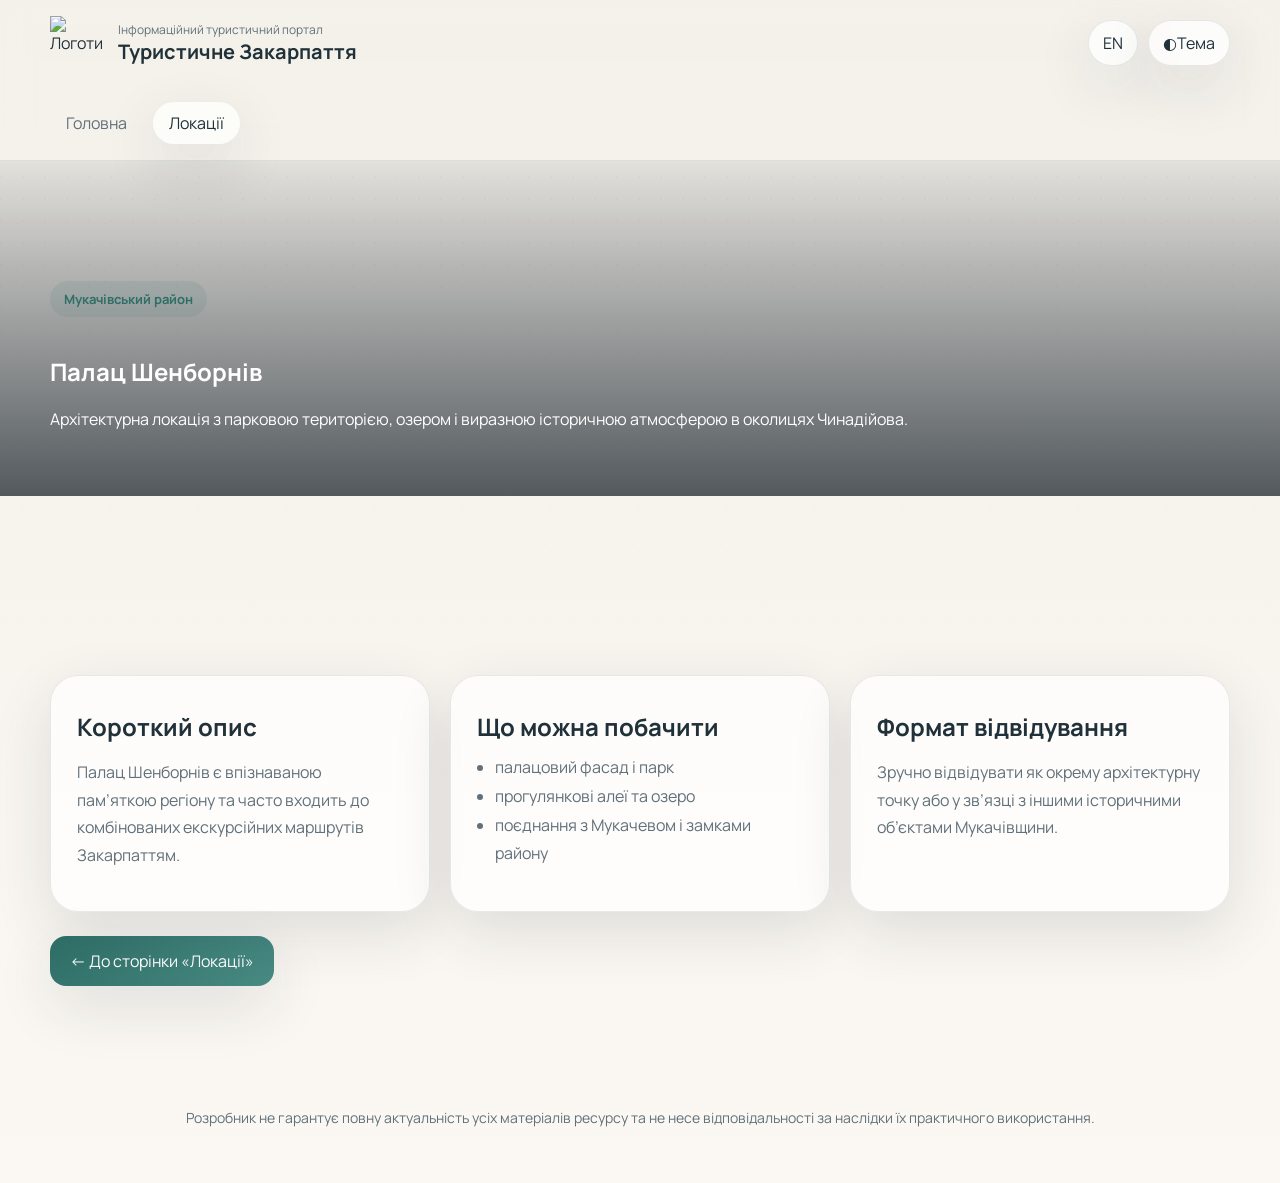
==== location-schonborn.html @ 4e36bd84 "init" ====
<!DOCTYPE html><html lang="uk" data-theme="light"><head><meta charset="UTF-8"><meta name="viewport" content="width=device-width, initial-scale=1.0"><title>Палац Шенборнів</title><link rel="preconnect" href="https://fonts.googleapis.com"><link rel="preconnect" href="https://fonts.gstatic.com" crossorigin><link href="https://fonts.googleapis.com/css2?family=Manrope:wght@400;500;600;700;800&display=swap" rel="stylesheet"><link rel="stylesheet" href="style.css"></head><body><div class="page-noise"></div><header class="site-header site-header--compact"><div class="container header-row"><a class="brand" href="index.html"><img src="assets/icons/logo-zakarpattia.svg" alt="Логотип" class="brand__logo"><div><span class="brand__eyebrow" data-i18n="brandEyebrow">Інформаційний туристичний портал</span><strong class="brand__title" data-i18n="brandTitle">Туристичне Закарпаття</strong></div></a><div class="top-controls"><button class="control-btn" id="langToggle" type="button">EN</button><button class="control-btn" id="themeToggle" type="button"><span>◐</span><span data-i18n="themeBtn">Тема</span></button></div></div><div class="container nav-shell"><nav class="site-nav"><a href="index.html" data-i18n="navHome">Головна</a><a href="locations.html" class="is-active" data-i18n="navLocations">Локації</a></nav></div></header><main><section class="detail-hero" style="background-image:url('https://upload.wikimedia.org/wikipedia/commons/2/2f/Sch%C3%B6nborn_Palace%2C_Karpaty.jpg');"><div class="detail-hero__shade"><div class="container reveal"><span class="section-badge">Мукачівський район</span><h1>Палац Шенборнів</h1><p>Архітектурна локація з парковою територією, озером і виразною історичною атмосферою в околицях Чинадійова.</p></div></div></section><section class="section"><div class="container detail-grid"><article class="detail-card reveal"><h2>Короткий опис</h2><p>Палац Шенборнів є впізнаваною пам’яткою регіону та часто входить до комбінованих екскурсійних маршрутів Закарпаттям.</p></article><article class="detail-card reveal reveal-delay-1"><h2>Що можна побачити</h2><ul class="detail-list"><li>палацовий фасад і парк</li><li>прогулянкові алеї та озеро</li><li>поєднання з Мукачевом і замками району</li></ul></article><article class="detail-card reveal reveal-delay-2"><h2>Формат відвідування</h2><p>Зручно відвідувати як окрему архітектурну точку або у зв’язці з іншими історичними об’єктами Мукачівщини.</p></article></div><div class="container back-wrap"><a class="btn btn--primary" href="locations.html">← До сторінки «Локації»</a></div></section></main><footer class="site-footer"><div class="container"><p data-i18n="footerText">Розробник не гарантує повну актуальність усіх матеріалів ресурсу та не несе відповідальності за наслідки їх практичного використання.</p></div></footer><script src="script.js"></script></body></html>
---- style.css ----
:root{
  --bg:#f4f1eb;
  --bg-soft:#fbf8f3;
  --surface:rgba(255,255,255,.72);
  --surface-strong:#ffffff;
  --text:#21313a;
  --muted:#61707a;
  --line:rgba(33,49,58,.1);
  --accent:#2f6f67;
  --accent-2:#bd8b5a;
  --shadow:0 20px 60px rgba(25,40,48,.12);
}

html[data-theme="dark"]{
  --bg:#142028;
  --bg-soft:#1a2a33;
  --surface:rgba(29,43,53,.8);
  --surface-strong:#243846;
  --text:#edf2f5;
  --muted:#b2c0c8;
  --line:rgba(237,242,245,.1);
  --accent:#83b7a9;
  --accent-2:#d4a577;
  --shadow:0 22px 65px rgba(0,0,0,.28);
}

*{
box-sizing:border-box
}
html{
scroll-behavior:smooth
}
body{
margin:0;
font-family:"Manrope",system-ui,sans-serif;
background:linear-gradient(180deg,var(--bg),var(--bg-soft));
color:var(--text)
}

a{
text-decoration:none;
color:inherit
}
img{
max-width:100%;
display:block
}

.container{
width:min(1180px,calc(100% - 32px));
margin:0 auto
}

.page-noise{
position:fixed;
inset:0;
pointer-events:none;
opacity:.12;
background-image:radial-gradient(circle at 1px 1px, rgba(0,0,0,.22) 1px, transparent 0);
background-size:22px 22px;
mask-image:linear-gradient(180deg,#000,transparent)
}

.site-header{
position:sticky;
top:0;
z-index:30;
background:rgba(244,241,235,.65);
backdrop-filter:blur(14px);
border-bottom:1px solid var(--line)
}

html[data-theme="dark"] .site-header{
background:rgba(20,32,40,.72)
}

.header-row,.nav-shell{
display:flex;
align-items:center;
justify-content:space-between;
gap:18px;
padding:16px 0
}

.brand{
display:flex;
align-items:center;
gap:14px
}

.brand__logo{
width:54px;
height:54px
}

.brand__eyebrow{
display:block;
font-size:12px;
color:var(--muted)
}

.brand__title{
font-size:20px
}

.top-controls{
display:flex;
align-items:center;
gap:10px
}

.control-btn,.menu-btn,.btn{
border:none;
cursor:pointer;
font:inherit
}

.control-btn,.menu-btn{
background:var(--surface);
border:1px solid var(--line);
color:var(--text);
padding:11px 14px;
border-radius:999px;
box-shadow:var(--shadow)
}

.menu-btn{
display:none;
width:50px;
height:50px;
padding:0;
justify-content:center;
align-items:center;
flex-direction:column;
gap:4px
}
.menu-btn span{
display:block;
width:19px;
height:2px;
background:currentColor;
border-radius:10px
}

.site-nav{
display:flex;
gap:10px;
flex-wrap:wrap
}
.site-nav a{
padding:10px 16px;
border-radius:999px;
color:var(--muted);
transition:.25s
}
.site-nav a:hover,.site-nav a.is-active{
background:var(--surface);
color:var(--text);
box-shadow:var(--shadow)
}

.section{
padding:84px 0
}
.section--compact{
padding:68px 0 34px
}
.section-badge{
display:inline-flex;
padding:9px 14px;
border-radius:999px;
background:rgba(47,111,103,.1);
color:var(--accent);
font-size:13px;
font-weight:700;
margin-bottom:18px
}
.section-head{
display:flex;
justify-content:space-between;
align-items:end;
gap:18px;
margin-bottom:28px
}
.section-head h2,.hero-copy h1,.inner-hero h1{
margin:0;
font-size:clamp(32px,5vw,58px);
line-height:1.05;
max-width:780px
}
.section-head p,.hero-copy p,.inner-hero p,.detail-card p,.fact-card p{
color:var(--muted);
line-height:1.72
}

.hero{
padding:46px 0 64px
}
.hero-layout{
display:grid;
grid-template-columns:1.05fr .95fr;
gap:34px;
align-items:center
}
.hero-copy p{
max-width:640px;
font-size:17px
}
.hero-actions,.hero-metrics{
display:flex;
flex-wrap:wrap;
gap:14px;
margin-top:26px
}
.btn{
display:inline-flex;
align-items:center;
justify-content:center;
padding:14px 20px;
border-radius:16px;
transition:.25s
}
.btn--primary{
background:linear-gradient(135deg,var(--accent),#488b83);
color:#fff;
box-shadow:var(--shadow)
}
.btn--ghost{
background:var(--surface);
border:1px solid var(--line);
color:var(--text)
}
.btn:hover{
transform:translateY(-2px)
}

.hero-metrics article{
min-width:150px;
padding:16px 18px;
background:var(--surface);
border:1px solid var(--line);
border-radius:20px;
box-shadow:var(--shadow)
}
.hero-metrics strong{
display:block;
font-size:22px
}
.hero-metrics span{
font-size:14px;
color:var(--muted)
}

.hero-gallery{
display:grid;
grid-template-columns:1fr 200px;
gap:18px;
align-items:end
}
.gallery-card,.scenic-card,.detail-hero{
background-size:cover;
background-position:center
}
.gallery-card--large{
position:relative;
min-height:470px;
border-radius:34px;
overflow:hidden;
box-shadow:var(--shadow)
}
.gallery-card--large::before,.scenic-card::before,.detail-hero__shade{
content:"";
position:absolute;
inset:0;
background:linear-gradient(180deg,rgba(19,29,37,.08),rgba(19,29,37,.72))
}
.gallery-card__content,.scenic-card__overlay{
position:absolute;
left:22px;
right:22px;
bottom:22px;
color:#fff;
z-index:1
}
.gallery-card__content span,.scenic-card__overlay span{
display:inline-block;
padding:8px 12px;
background:rgba(255,255,255,.18);
border:1px solid rgba(255,255,255,.2);
border-radius:999px;
backdrop-filter:blur(8px);
margin-bottom:12px
}
.gallery-card__content strong,.scenic-card__overlay strong{
display:block;
font-size:28px;
line-height:1.18;
max-width:420px
}

.gallery-stack{
display:grid;
gap:12px;
padding:18px;
background:var(--surface);
border:1px solid var(--line);
border-radius:28px;
box-shadow:var(--shadow)
}
.gallery-chip{
display:flex;
align-items:center;
min-height:56px;
padding:0 16px;
background:rgba(255,255,255,.58);
border:1px solid rgba(255,255,255,.5);
border-radius:18px;
font-weight:700;
color:#42515a;
transition:.25s
}
.gallery-chip:hover{
transform:translateX(4px);
background:#fff
}

.page-cards,.facts-grid,.scenic-grid,.detail-grid{
display:grid;
grid-template-columns:repeat(3,1fr);
gap:20px
}
.page-card,.fact-card,.detail-card{
padding:26px;
background:var(--surface);
border:1px solid var(--line);
border-radius:28px;
box-shadow:var(--shadow)
}
.page-card h3,.detail-card h2{
margin:8px 0 10px
}
.page-card__tag{
display:inline-block;
color:var(--accent);
font-size:13px;
font-weight:800;
text-transform:uppercase;
letter-spacing:.08em
}

.scenic-grid{
grid-template-columns:1fr 1fr 1fr
}
.scenic-card{
position:relative;
min-height:320px;
border-radius:28px;
overflow:hidden;
box-shadow:var(--shadow)
}

.search-panel{
padding:0 0 18px
}
.search-panel--inner{
padding-bottom:24px
}
.filters{
display:grid;
grid-template-columns:repeat(3,1fr);
gap:16px;
padding:22px;
background:var(--surface);
border:1px solid var(--line);
border-radius:28px;
box-shadow:var(--shadow)
}
.filters label{
display:grid;
gap:8px;
font-weight:700
}
.filters span{
font-size:14px
}
.filters select,.filters input{
width:100%;
height:54px;
padding:0 16px;
border-radius:16px;
border:1px solid var(--line);
background:var(--surface-strong);
color:var(--text);
font:inherit
}

.routes--inner{
padding-top:12px
}
.cards-grid{
display:grid;
grid-template-columns:repeat(2,1fr);
gap:22px
}
.route-card{
display:block;
background:var(--surface);
border:1px solid var(--line);
border-radius:28px;
overflow:hidden;
box-shadow:var(--shadow);
transition:.3s
}
.route-card:hover{
transform:translateY(-6px)
}
.route-card__media{
height:280px;
background-size:cover;
background-position:center
}
.route-card__body{
padding:22px
}
.route-card__meta{
display:flex;
justify-content:space-between;
gap:12px;
flex-wrap:wrap;
color:var(--muted);
font-size:14px;
margin-bottom:10px
}
.route-card h3{
margin:0 0 10px;
font-size:28px
}
.route-card p{
margin:0;
color:var(--muted);
line-height:1.68
}

.inner-hero{
padding:60px 0 24px
}
.inner-hero__wrap{
padding:28px 0 8px
}
.empty-state{
text-align:center;
color:var(--muted);
padding:12px 0 0
}

.map-shell{
background:var(--surface);
border:1px solid var(--line);
border-radius:30px;
padding:18px;
box-shadow:var(--shadow)
}
#mainMap{
height:520px;
border-radius:22px;
overflow:hidden
}

.detail-hero{
position:relative;
min-height:420px
}
.detail-hero__shade{
display:flex;
align-items:end;
position:relative
}
.detail-hero .container{
position:relative;
z-index:1;
padding:120px 0 50px;
color:#fff
}
.detail-grid{
margin-top:10px
}
.detail-list{
margin:0;
padding-left:18px;
color:var(--muted);
line-height:1.8
}
.back-wrap{
padding-top:24px
}

.site-footer{
padding:24px 0 42px;
color:var(--muted);
font-size:14px;
text-align:center
}

.preloader{
position:fixed;
inset:0;
background:linear-gradient(180deg,var(--bg),var(--bg-soft));
display:grid;
place-items:center;
z-index:99;
transition:.45s
}
.preloader.is-hidden{
opacity:0;
visibility:hidden
}
.preloader__inner{
text-align:center
}
.preloader__mark{
width:52px;
height:52px;
margin:0 auto 12px;
border-radius:50%;
border:3px solid rgba(47,111,103,.18);
border-top-color:var(--accent);
animation:spin 1s linear infinite
}

.reveal{
opacity:0;
transform:translateY(28px);
transition:opacity .7s ease, transform .7s ease
}
.reveal.is-visible{
opacity:1;
transform:translateY(0)
}
.reveal-delay-1{
transition-delay:.12s
}
.reveal-delay-2{
transition-delay:.24s
}
.floating-card{
animation:float 8s ease-in-out infinite
}

@keyframes spin{
  to{
  transform:rotate(360deg)
  }

  }
   @keyframes float{
  50%{
  transform:translateY(-8px)
  }

}

@media (max-width: 980px){
  .hero-layout,.hero-gallery,.page-cards,.facts-grid,.scenic-grid,.detail-grid,.filters,.cards-grid{
  grid-template-columns:1fr
  }
  .site-nav{
  display:none;
  position:absolute;
  left:16px;
  right:16px;
  top:100%;
  padding:14px;
  background:var(--surface-strong);
  border:1px solid var(--line);
  border-radius:24px;
  box-shadow:var(--shadow)
  }
  .site-nav.is-open{
  display:grid
  }
  .menu-btn{
  display:flex
  }
  .section-head{
  display:block
  }
  .gallery-card--large{
  min-height:360px
  }
  .route-card__media{
  height:220px
  }
  .header-row,.nav-shell{
  padding:12px 0
  }
}

@media (max-width: 640px){
  .container{
  width:min(100% - 20px,1180px)
  }
  .brand__title{
  font-size:17px
  }
  .brand__eyebrow{
  font-size:11px
  }
  .control-btn{
  padding:10px 12px
  }
  .hero{
  padding-top:24px
  }
  .hero-copy h1,.section-head h2,.inner-hero h1{
  font-size:clamp(30px,9vw,42px)
  }
  .gallery-card__content strong,.scenic-card__overlay strong,.route-card h3{
  font-size:22px
  }
  #mainMap{
  height:380px
  }
}
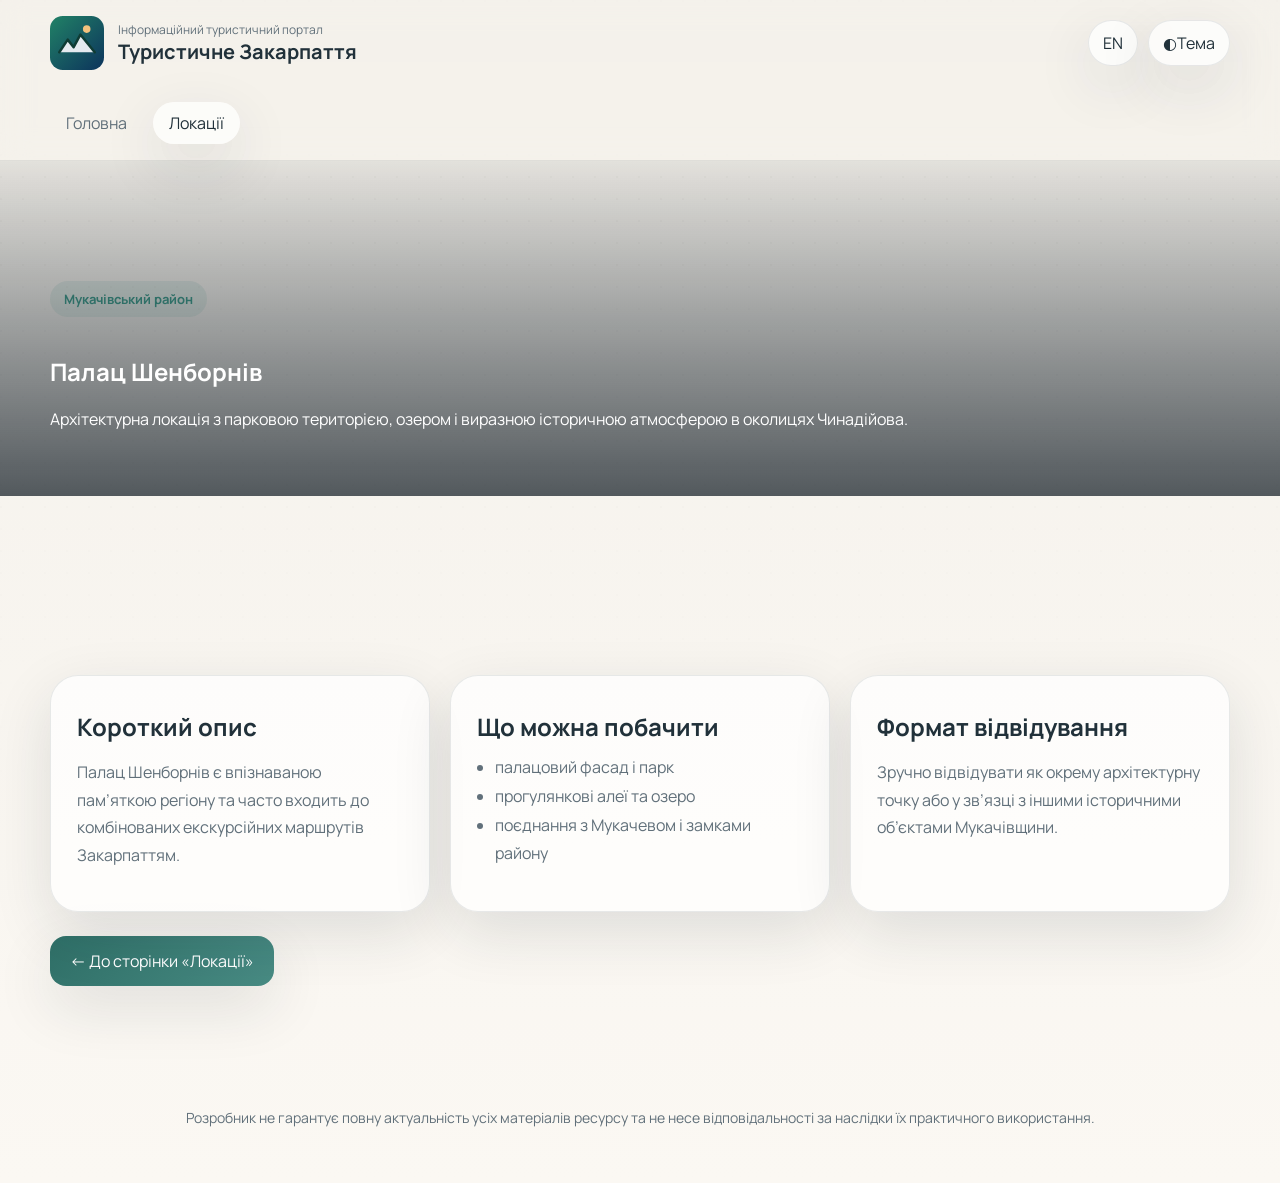
==== commit afd9c675: "Update location-schonborn.html" ====
--- a/location-schonborn.html
+++ b/location-schonborn.html
@@ -1 +1 @@
-<!DOCTYPE html><html lang="uk" data-theme="light"><head><meta charset="UTF-8"><meta name="viewport" content="width=device-width, initial-scale=1.0"><title>Палац Шенборнів</title><link rel="preconnect" href="https://fonts.googleapis.com"><link rel="preconnect" href="https://fonts.gstatic.com" crossorigin><link href="https://fonts.googleapis.com/css2?family=Manrope:wght@400;500;600;700;800&display=swap" rel="stylesheet"><link rel="stylesheet" href="style.css"></head><body><div class="page-noise"></div><header class="site-header site-header--compact"><div class="container header-row"><a class="brand" href="index.html"><img src="assets/icons/logo-zakarpattia.svg" alt="Логотип" class="brand__logo"><div><span class="brand__eyebrow" data-i18n="brandEyebrow">Інформаційний туристичний портал</span><strong class="brand__title" data-i18n="brandTitle">Туристичне Закарпаття</strong></div></a><div class="top-controls"><button class="control-btn" id="langToggle" type="button">EN</button><button class="control-btn" id="themeToggle" type="button"><span>◐</span><span data-i18n="themeBtn">Тема</span></button></div></div><div class="container nav-shell"><nav class="site-nav"><a href="index.html" data-i18n="navHome">Головна</a><a href="locations.html" class="is-active" data-i18n="navLocations">Локації</a></nav></div></header><main><section class="detail-hero" style="background-image:url('https://upload.wikimedia.org/wikipedia/commons/2/2f/Sch%C3%B6nborn_Palace%2C_Karpaty.jpg');"><div class="detail-hero__shade"><div class="container reveal"><span class="section-badge">Мукачівський район</span><h1>Палац Шенборнів</h1><p>Архітектурна локація з парковою територією, озером і виразною історичною атмосферою в околицях Чинадійова.</p></div></div></section><section class="section"><div class="container detail-grid"><article class="detail-card reveal"><h2>Короткий опис</h2><p>Палац Шенборнів є впізнаваною пам’яткою регіону та часто входить до комбінованих екскурсійних маршрутів Закарпаттям.</p></article><article class="detail-card reveal reveal-delay-1"><h2>Що можна побачити</h2><ul class="detail-list"><li>палацовий фасад і парк</li><li>прогулянкові алеї та озеро</li><li>поєднання з Мукачевом і замками району</li></ul></article><article class="detail-card reveal reveal-delay-2"><h2>Формат відвідування</h2><p>Зручно відвідувати як окрему архітектурну точку або у зв’язці з іншими історичними об’єктами Мукачівщини.</p></article></div><div class="container back-wrap"><a class="btn btn--primary" href="locations.html">← До сторінки «Локації»</a></div></section></main><footer class="site-footer"><div class="container"><p data-i18n="footerText">Розробник не гарантує повну актуальність усіх матеріалів ресурсу та не несе відповідальності за наслідки їх практичного використання.</p></div></footer><script src="script.js"></script></body></html>+<!DOCTYPE html><html lang="uk" data-theme="light"><head><meta charset="UTF-8"><meta name="viewport" content="width=device-width, initial-scale=1.0"><title>Палац Шенборнів</title><link rel="preconnect" href="https://fonts.googleapis.com"><link rel="preconnect" href="https://fonts.gstatic.com" crossorigin><link href="https://fonts.googleapis.com/css2?family=Manrope:wght@400;500;600;700;800&display=swap" rel="stylesheet"><link rel="stylesheet" href="style.css"></head><body><div class="page-noise"></div><header class="site-header site-header--compact"><div class="container header-row"><a class="brand" href="index.html"><img src="assets/icons/logo-zakarpattia.svg" alt="Логотип" class="brand__logo"><div><span class="brand__eyebrow" data-i18n="brandEyebrow">Інформаційний туристичний портал</span><strong class="brand__title" data-i18n="brandTitle">Туристичне Закарпаття</strong></div></a><div class="top-controls"><button class="control-btn" id="langToggle" type="button">EN</button><button class="control-btn" id="themeToggle" type="button"><span>◐</span><span data-i18n="themeBtn">Тема</span></button></div></div><div class="container nav-shell"><nav class="site-nav"><a href="index.html" data-i18n="navHome">Головна</a><a href="locations.html" class="is-active" data-i18n="navLocations">Локації</a></nav></div></header><main><section class="detail-hero" style="background-image:url('https://upload.wikimedia.org/wikipedia/commons/6/63/21-227-0002_Karpaty_Palace_RB.jpg');"><div class="detail-hero__shade"><div class="container reveal"><span class="section-badge">Мукачівський район</span><h1>Палац Шенборнів</h1><p>Архітектурна локація з парковою територією, озером і виразною історичною атмосферою в околицях Чинадійова.</p></div></div></section><section class="section"><div class="container detail-grid"><article class="detail-card reveal"><h2>Короткий опис</h2><p>Палац Шенборнів є впізнаваною пам’яткою регіону та часто входить до комбінованих екскурсійних маршрутів Закарпаттям.</p></article><article class="detail-card reveal reveal-delay-1"><h2>Що можна побачити</h2><ul class="detail-list"><li>палацовий фасад і парк</li><li>прогулянкові алеї та озеро</li><li>поєднання з Мукачевом і замками району</li></ul></article><article class="detail-card reveal reveal-delay-2"><h2>Формат відвідування</h2><p>Зручно відвідувати як окрему архітектурну точку або у зв’язці з іншими історичними об’єктами Мукачівщини.</p></article></div><div class="container back-wrap"><a class="btn btn--primary" href="locations.html">← До сторінки «Локації»</a></div></section></main><footer class="site-footer"><div class="container"><p data-i18n="footerText">Розробник не гарантує повну актуальність усіх матеріалів ресурсу та не несе відповідальності за наслідки їх практичного використання.</p></div></footer><script src="script.js"></script></body></html>
--- a/style.css
+++ b/style.css
@@ -25,30 +25,30 @@
 }
 
 *{
-box-sizing:border-box
+box-sizing:border-box;
 }
 html{
-scroll-behavior:smooth
+scroll-behavior:smooth;
 }
 body{
 margin:0;
 font-family:"Manrope",system-ui,sans-serif;
 background:linear-gradient(180deg,var(--bg),var(--bg-soft));
-color:var(--text)
+color:var(--text);
 }
 
 a{
 text-decoration:none;
-color:inherit
+color:inherit;
 }
 img{
 max-width:100%;
-display:block
+display:block;
 }
 
 .container{
 width:min(1180px,calc(100% - 32px));
-margin:0 auto
+margin:0 auto;
 }
 
 .page-noise{
@@ -58,7 +58,7 @@
 opacity:.12;
 background-image:radial-gradient(circle at 1px 1px, rgba(0,0,0,.22) 1px, transparent 0);
 background-size:22px 22px;
-mask-image:linear-gradient(180deg,#000,transparent)
+mask-image:linear-gradient(180deg,#000,transparent);
 }
 
 .site-header{
@@ -67,11 +67,11 @@
 z-index:30;
 background:rgba(244,241,235,.65);
 backdrop-filter:blur(14px);
-border-bottom:1px solid var(--line)
+border-bottom:1px solid var(--line);
 }
 
 html[data-theme="dark"] .site-header{
-background:rgba(20,32,40,.72)
+background:rgba(20,32,40,.72);
 }
 
 .header-row,.nav-shell{
@@ -79,40 +79,40 @@
 align-items:center;
 justify-content:space-between;
 gap:18px;
-padding:16px 0
+padding:16px 0;
 }
 
 .brand{
 display:flex;
 align-items:center;
-gap:14px
+gap:14px;
 }
 
 .brand__logo{
 width:54px;
-height:54px
+height:54px;
 }
 
 .brand__eyebrow{
 display:block;
 font-size:12px;
-color:var(--muted)
+color:var(--muted);
 }
 
 .brand__title{
-font-size:20px
+font-size:20px;
 }
 
 .top-controls{
 display:flex;
 align-items:center;
-gap:10px
+gap:10px;
 }
 
 .control-btn,.menu-btn,.btn{
 border:none;
 cursor:pointer;
-font:inherit
+font:inherit;
 }
 
 .control-btn,.menu-btn{
@@ -121,7 +121,7 @@
 color:var(--text);
 padding:11px 14px;
 border-radius:999px;
-box-shadow:var(--shadow)
+box-shadow:var(--shadow);
 }
 
 .menu-btn{
@@ -132,38 +132,38 @@
 justify-content:center;
 align-items:center;
 flex-direction:column;
-gap:4px
+gap:4px;
 }
 .menu-btn span{
 display:block;
 width:19px;
 height:2px;
 background:currentColor;
-border-radius:10px
+border-radius:10px;
 }
 
 .site-nav{
 display:flex;
 gap:10px;
-flex-wrap:wrap
+flex-wrap:wrap;
 }
 .site-nav a{
 padding:10px 16px;
 border-radius:999px;
 color:var(--muted);
-transition:.25s
+transition:.25s;
 }
 .site-nav a:hover,.site-nav a.is-active{
 background:var(--surface);
 color:var(--text);
-box-shadow:var(--shadow)
+box-shadow:var(--shadow);
 }
 
 .section{
-padding:84px 0
+padding:84px 0;
 }
 .section--compact{
-padding:68px 0 34px
+padding:68px 0 34px;
 }
 .section-badge{
 display:inline-flex;
@@ -173,44 +173,44 @@
 color:var(--accent);
 font-size:13px;
 font-weight:700;
-margin-bottom:18px
+margin-bottom:18px;
 }
 .section-head{
 display:flex;
 justify-content:space-between;
 align-items:end;
 gap:18px;
-margin-bottom:28px
+margin-bottom:28px;
 }
 .section-head h2,.hero-copy h1,.inner-hero h1{
 margin:0;
 font-size:clamp(32px,5vw,58px);
 line-height:1.05;
-max-width:780px
+max-width:780px;
 }
 .section-head p,.hero-copy p,.inner-hero p,.detail-card p,.fact-card p{
 color:var(--muted);
-line-height:1.72
+line-height:1.72;
 }
 
 .hero{
-padding:46px 0 64px
+padding:46px 0 64px;
 }
 .hero-layout{
 display:grid;
 grid-template-columns:1.05fr .95fr;
 gap:34px;
-align-items:center
+align-items:center;
 }
 .hero-copy p{
 max-width:640px;
-font-size:17px
+font-size:17px;
 }
 .hero-actions,.hero-metrics{
 display:flex;
 flex-wrap:wrap;
 gap:14px;
-margin-top:26px
+margin-top:26px;
 }
 .btn{
 display:inline-flex;
@@ -218,20 +218,20 @@
 justify-content:center;
 padding:14px 20px;
 border-radius:16px;
-transition:.25s
+transition:.25s;
 }
 .btn--primary{
 background:linear-gradient(135deg,var(--accent),#488b83);
 color:#fff;
-box-shadow:var(--shadow)
+box-shadow:var(--shadow);
 }
 .btn--ghost{
 background:var(--surface);
 border:1px solid var(--line);
-color:var(--text)
+color:var(--text);
 }
 .btn:hover{
-transform:translateY(-2px)
+transform:translateY(-2px);
 }
 
 .hero-metrics article{
@@ -240,39 +240,39 @@
 background:var(--surface);
 border:1px solid var(--line);
 border-radius:20px;
-box-shadow:var(--shadow)
+box-shadow:var(--shadow);
 }
 .hero-metrics strong{
 display:block;
-font-size:22px
+font-size:22px;
 }
 .hero-metrics span{
 font-size:14px;
-color:var(--muted)
+color:var(--muted);
 }
 
 .hero-gallery{
 display:grid;
 grid-template-columns:1fr 200px;
 gap:18px;
-align-items:end
+align-items:end;
 }
 .gallery-card,.scenic-card,.detail-hero{
 background-size:cover;
-background-position:center
+background-position:center;
 }
 .gallery-card--large{
 position:relative;
 min-height:470px;
 border-radius:34px;
 overflow:hidden;
-box-shadow:var(--shadow)
+box-shadow:var(--shadow);
 }
 .gallery-card--large::before,.scenic-card::before,.detail-hero__shade{
 content:"";
 position:absolute;
 inset:0;
-background:linear-gradient(180deg,rgba(19,29,37,.08),rgba(19,29,37,.72))
+background:linear-gradient(180deg,rgba(19,29,37,.08),rgba(19,29,37,.72));
 }
 .gallery-card__content,.scenic-card__overlay{
 position:absolute;
@@ -280,7 +280,7 @@
 right:22px;
 bottom:22px;
 color:#fff;
-z-index:1
+z-index:1;
 }
 .gallery-card__content span,.scenic-card__overlay span{
 display:inline-block;
@@ -289,13 +289,13 @@
 border:1px solid rgba(255,255,255,.2);
 border-radius:999px;
 backdrop-filter:blur(8px);
-margin-bottom:12px
+margin-bottom:12px;
 }
 .gallery-card__content strong,.scenic-card__overlay strong{
 display:block;
 font-size:28px;
 line-height:1.18;
-max-width:420px
+max-width:420px;
 }
 
 .gallery-stack{
@@ -305,7 +305,7 @@
 background:var(--surface);
 border:1px solid var(--line);
 border-radius:28px;
-box-shadow:var(--shadow)
+box-shadow:var(--shadow);
 }
 .gallery-chip{
 display:flex;
@@ -317,27 +317,27 @@
 border-radius:18px;
 font-weight:700;
 color:#42515a;
-transition:.25s
+transition:.25s;
 }
 .gallery-chip:hover{
 transform:translateX(4px);
-background:#fff
+background:#fff;
 }
 
 .page-cards,.facts-grid,.scenic-grid,.detail-grid{
 display:grid;
 grid-template-columns:repeat(3,1fr);
-gap:20px
+gap:20px;
 }
 .page-card,.fact-card,.detail-card{
 padding:26px;
 background:var(--surface);
 border:1px solid var(--line);
 border-radius:28px;
-box-shadow:var(--shadow)
+box-shadow:var(--shadow);
 }
 .page-card h3,.detail-card h2{
-margin:8px 0 10px
+margin:8px 0 10px;
 }
 .page-card__tag{
 display:inline-block;
@@ -345,25 +345,25 @@
 font-size:13px;
 font-weight:800;
 text-transform:uppercase;
-letter-spacing:.08em
+letter-spacing:.08em;
 }
 
 .scenic-grid{
-grid-template-columns:1fr 1fr 1fr
+grid-template-columns:1fr 1fr 1fr;
 }
 .scenic-card{
 position:relative;
 min-height:320px;
 border-radius:28px;
 overflow:hidden;
-box-shadow:var(--shadow)
+box-shadow:var(--shadow);
 }
 
 .search-panel{
-padding:0 0 18px
+padding:0 0 18px;
 }
 .search-panel--inner{
-padding-bottom:24px
+padding-bottom:24px;
 }
 .filters{
 display:grid;
@@ -373,15 +373,15 @@
 background:var(--surface);
 border:1px solid var(--line);
 border-radius:28px;
-box-shadow:var(--shadow)
+box-shadow:var(--shadow);
 }
 .filters label{
 display:grid;
 gap:8px;
-font-weight:700
+font-weight:700;
 }
 .filters span{
-font-size:14px
+font-size:14px;
 }
 .filters select,.filters input{
 width:100%;
@@ -391,16 +391,16 @@
 border:1px solid var(--line);
 background:var(--surface-strong);
 color:var(--text);
-font:inherit
+font:inherit;
 }
 
 .routes--inner{
-padding-top:12px
+padding-top:12px;
 }
 .cards-grid{
 display:grid;
 grid-template-columns:repeat(2,1fr);
-gap:22px
+gap:22px;
 }
 .route-card{
 display:block;
@@ -409,18 +409,18 @@
 border-radius:28px;
 overflow:hidden;
 box-shadow:var(--shadow);
-transition:.3s
+transition:.3s;
 }
 .route-card:hover{
-transform:translateY(-6px)
+transform:translateY(-6px);
 }
 .route-card__media{
 height:280px;
 background-size:cover;
-background-position:center
+background-position:center;
 }
 .route-card__body{
-padding:22px
+padding:22px;
 }
 .route-card__meta{
 display:flex;
@@ -429,28 +429,28 @@
 flex-wrap:wrap;
 color:var(--muted);
 font-size:14px;
-margin-bottom:10px
+margin-bottom:10px;
 }
 .route-card h3{
 margin:0 0 10px;
-font-size:28px
+font-size:28px;
 }
 .route-card p{
 margin:0;
 color:var(--muted);
-line-height:1.68
+line-height:1.68;
 }
 
 .inner-hero{
-padding:60px 0 24px
+padding:60px 0 24px;
 }
 .inner-hero__wrap{
-padding:28px 0 8px
+padding:28px 0 8px;
 }
 .empty-state{
 text-align:center;
 color:var(--muted);
-padding:12px 0 0
+padding:12px 0 0;
 }
 
 .map-shell{
@@ -458,47 +458,47 @@
 border:1px solid var(--line);
 border-radius:30px;
 padding:18px;
-box-shadow:var(--shadow)
+box-shadow:var(--shadow);
 }
 #mainMap{
 height:520px;
 border-radius:22px;
-overflow:hidden
+overflow:hidden;
 }
 
 .detail-hero{
 position:relative;
-min-height:420px
+min-height:420px;
 }
 .detail-hero__shade{
 display:flex;
 align-items:end;
-position:relative
+position:relative;
 }
 .detail-hero .container{
 position:relative;
 z-index:1;
 padding:120px 0 50px;
-color:#fff
+color:#fff;
 }
 .detail-grid{
-margin-top:10px
+margin-top:10px;
 }
 .detail-list{
 margin:0;
 padding-left:18px;
 color:var(--muted);
-line-height:1.8
+line-height:1.8;
 }
 .back-wrap{
-padding-top:24px
+padding-top:24px;
 }
 
 .site-footer{
 padding:24px 0 42px;
 color:var(--muted);
 font-size:14px;
-text-align:center
+text-align:center;
 }
 
 .preloader{
@@ -508,14 +508,14 @@
 display:grid;
 place-items:center;
 z-index:99;
-transition:.45s
+transition:.45s;
 }
 .preloader.is-hidden{
 opacity:0;
-visibility:hidden
+visibility:hidden;
 }
 .preloader__inner{
-text-align:center
+text-align:center;
 }
 .preloader__mark{
 width:52px;
@@ -524,44 +524,44 @@
 border-radius:50%;
 border:3px solid rgba(47,111,103,.18);
 border-top-color:var(--accent);
-animation:spin 1s linear infinite
+animation:spin 1s linear infinite;
 }
 
 .reveal{
 opacity:0;
 transform:translateY(28px);
-transition:opacity .7s ease, transform .7s ease
+transition:opacity .7s ease, transform .7s ease;
 }
 .reveal.is-visible{
 opacity:1;
-transform:translateY(0)
+transform:translateY(0);
 }
 .reveal-delay-1{
-transition-delay:.12s
+transition-delay:.12s;
 }
 .reveal-delay-2{
-transition-delay:.24s
+transition-delay:.24s;
 }
 .floating-card{
-animation:float 8s ease-in-out infinite
+animation:float 8s ease-in-out infinite;
 }
 
 @keyframes spin{
   to{
-  transform:rotate(360deg)
+  transform:rotate(360deg);
   }
 
   }
    @keyframes float{
   50%{
-  transform:translateY(-8px)
+  transform:translateY(-8px);
   }
 
 }
 
 @media (max-width: 980px){
   .hero-layout,.hero-gallery,.page-cards,.facts-grid,.scenic-grid,.detail-grid,.filters,.cards-grid{
-  grid-template-columns:1fr
+  grid-template-columns:1fr;
   }
   .site-nav{
   display:none;
@@ -573,51 +573,51 @@
   background:var(--surface-strong);
   border:1px solid var(--line);
   border-radius:24px;
-  box-shadow:var(--shadow)
+  box-shadow:var(--shadow);
   }
   .site-nav.is-open{
-  display:grid
+  display:grid;
   }
   .menu-btn{
-  display:flex
+  display:flex;
   }
   .section-head{
-  display:block
+  display:block;
   }
   .gallery-card--large{
-  min-height:360px
+  min-height:360px;
   }
   .route-card__media{
-  height:220px
+  height:220px;
   }
   .header-row,.nav-shell{
-  padding:12px 0
+  padding:12px 0;
   }
 }
 
 @media (max-width: 640px){
   .container{
-  width:min(100% - 20px,1180px)
+  width:min(100% - 20px,1180px);
   }
   .brand__title{
-  font-size:17px
+  font-size:17px;
   }
   .brand__eyebrow{
-  font-size:11px
+  font-size:11px;
   }
   .control-btn{
-  padding:10px 12px
+  padding:10px 12px;
   }
   .hero{
-  padding-top:24px
+  padding-top:24px;
   }
   .hero-copy h1,.section-head h2,.inner-hero h1{
-  font-size:clamp(30px,9vw,42px)
+  font-size:clamp(30px,9vw,42px);
   }
   .gallery-card__content strong,.scenic-card__overlay strong,.route-card h3{
-  font-size:22px
+  font-size:22px;
   }
   #mainMap{
-  height:380px
-  }
-}
+  height:380px;
+  }
+}
